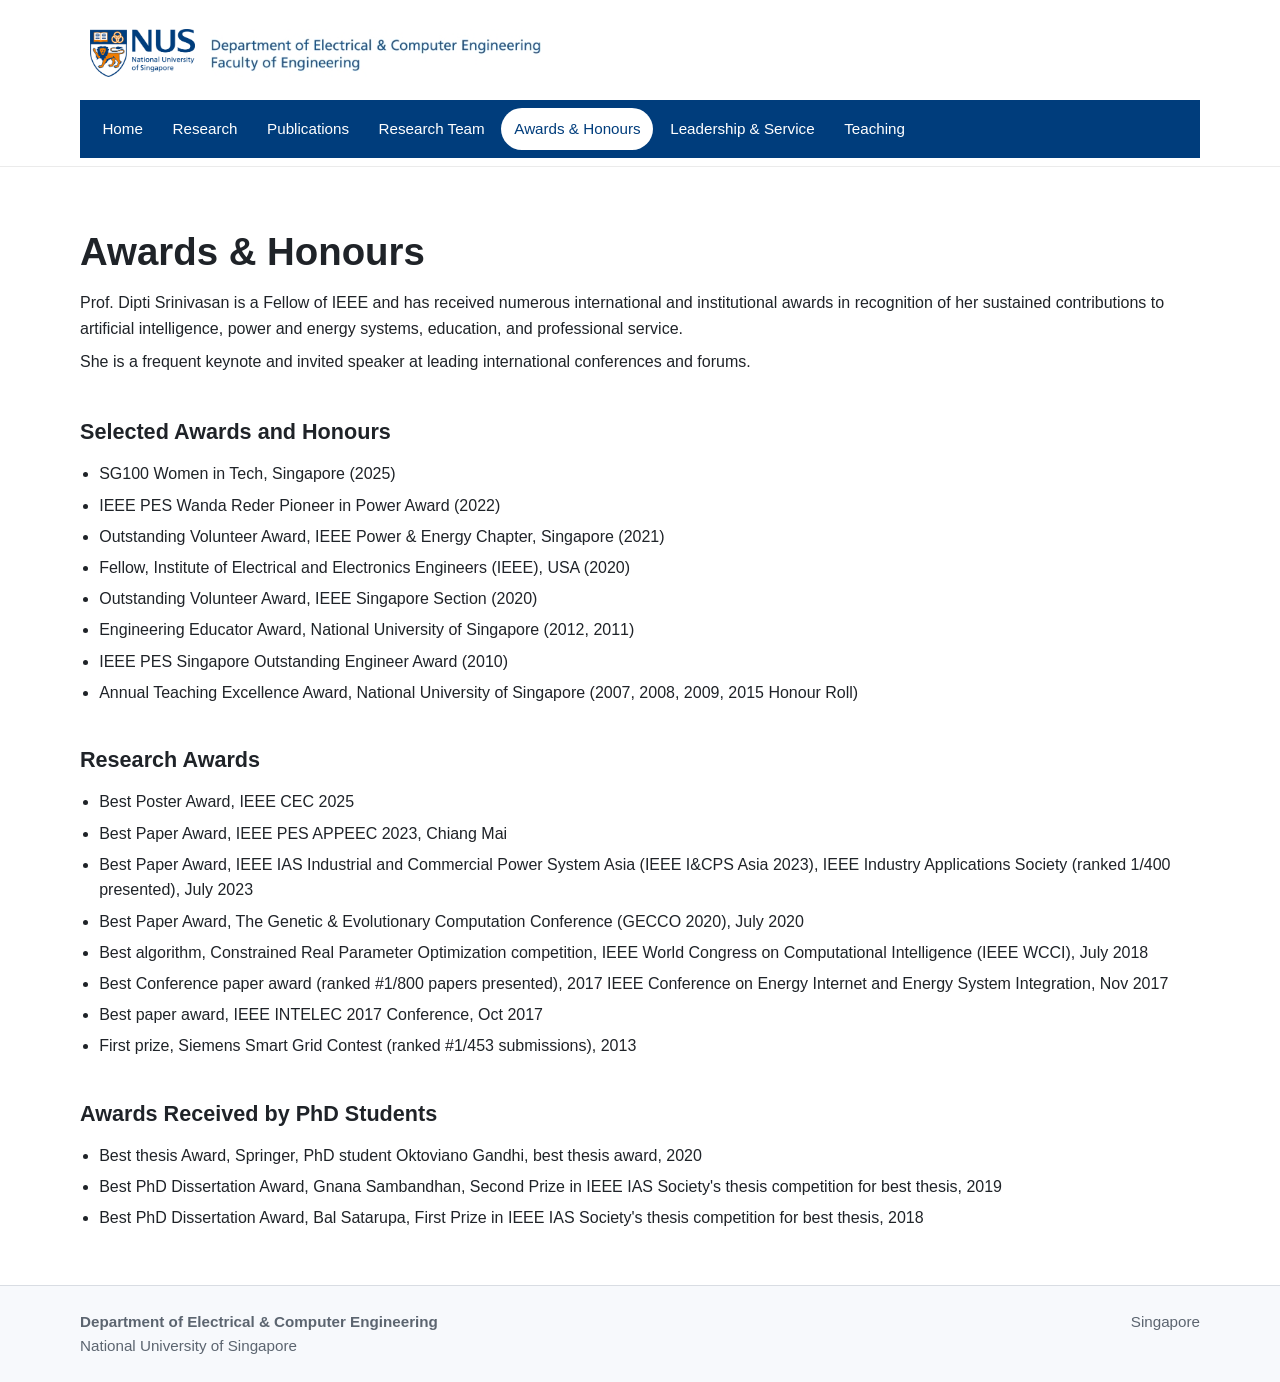
==== awards.html @ 3092350e "Add files via upload" ====
<!doctype html>
<html lang="en">
<head>
  <meta charset="utf-8" />
  <meta name="viewport" content="width=device-width, initial-scale=1" />
  <title>Awards & Honours | Prof. Dipti Srinivasan</title>
  <meta name="description" content="Awards and honours." />
  <link rel="stylesheet" href="css/styles.css" />
  <script defer src="js/main.js"></script>
</head>
<body>
  <header class="site-header">
    <div class="container header-inner">
      <div class="logo-row">
        <a class="logo-link" href="index.html" aria-label="NUS home">
          <img src="assets/logo.png" alt="NUS logo" />
        </a>
        <a class="logo-link sublogo" href="index.html" aria-label="Department home">
          <img src="assets/sublogo1.jpg" alt="Department name logo" />
        </a>
      </div>
      <div class="navbar-row">
        <button class="nav-toggle" aria-expanded="false" aria-controls="site-nav">Menu</button>
        <nav class="site-nav" id="site-nav" aria-label="Primary">
          <ul>
            <li><a href="index.html">Home</a></li>
            <li><a href="research.html">Research</a></li>
            <li><a href="publications.html">Publications</a></li>
            <li><a href="team.html">Research Team</a></li>
            <li><a href="awards.html">Awards &amp; Honours</a></li>
            <li><a href="service.html">Leadership &amp; Service</a></li>
            <li><a href="courses.html">Teaching</a></li>
          </ul>
        </nav>
      </div>
    </div>
  </header>
  <main>
    <div class="container">

<section class="section">
  <h1 class="page-title">Awards &amp; Honours</h1>
  <p class="intro">Prof. Dipti Srinivasan is a Fellow of IEEE and has received numerous international and institutional awards in recognition of her sustained contributions to artificial intelligence, power and energy systems, education, and professional service.</p>
  <p class="intro">She is a frequent keynote and invited speaker at leading international conferences and forums.</p>
  <h2  class="section-gap">Selected Awards and Honours</h2>
  <ul class="list-clean">
    <li>SG100 Women in Tech, Singapore (2025)</li>
    <li>IEEE PES Wanda Reder Pioneer in Power Award (2022)</li>
    <li>Outstanding Volunteer Award, IEEE Power & Energy Chapter, Singapore (2021)</li>
    <li>Fellow, Institute of Electrical and Electronics Engineers (IEEE), USA (2020)</li>
    <li>Outstanding Volunteer Award, IEEE Singapore Section (2020)</li>
    <li>Engineering Educator Award, National University of Singapore (2012, 2011)</li>
    <li>IEEE PES Singapore Outstanding Engineer Award (2010)</li>
    <li>Annual Teaching Excellence Award, National University of Singapore (2007, 2008, 2009, 2015 Honour Roll)</li>
  </ul>
  <h2 class="section-gap">Research Awards</h2>
  <ul class="list-clean">
    <li>Best Poster Award, IEEE CEC 2025</li>
    <li>Best Paper Award, IEEE PES APPEEC 2023, Chiang Mai</li>
    <li>Best Paper Award, IEEE IAS Industrial and Commercial Power System Asia (IEEE I&CPS Asia 2023), IEEE Industry Applications Society (ranked 1/400 presented), July 2023</li>
    <li>Best Paper Award, The Genetic & Evolutionary Computation Conference (GECCO 2020), July 2020</li>
    <li>Best algorithm, Constrained Real Parameter Optimization competition, IEEE World Congress on Computational Intelligence (IEEE WCCI), July 2018</li>
    <li>Best Conference paper award (ranked #1/800 papers presented), 2017 IEEE Conference on Energy Internet and Energy System Integration, Nov 2017</li>
    <li>Best paper award, IEEE INTELEC 2017 Conference, Oct 2017</li>
    <li>First prize, Siemens Smart Grid Contest (ranked #1/453 submissions), 2013</li>
  </ul>

  <h2 class="section-gap">Awards Received by PhD Students</h2>
  <ul class="list-clean">
    <li>Best thesis Award, Springer, PhD student Oktoviano Gandhi, best thesis award, 2020</li>
    <li>Best PhD Dissertation Award, Gnana Sambandhan, Second Prize in IEEE IAS Society's thesis competition for best thesis, 2019</li>
    <li>Best PhD Dissertation Award, Bal Satarupa, First Prize in IEEE IAS Society's thesis competition for best thesis, 2018</li>
  </ul>
</section>

    </div>
  </main>
  <footer class="site-footer">
    <div class="container footer-grid">
      <div>
        <strong>Department of Electrical &amp; Computer Engineering</strong><br />
        National University of Singapore
      </div>
      <div>
        <div>Singapore</div>
      </div>
    </div>
  </footer>
</body>
</html>
---- css/styles.css ----
:root {
  --nus-blue: #003D7C;
  --surface: #f7f9fc;
  --text: #1f2328;
  --muted: #5c6570;
  --border: #d9dde3;
  --max-width: 1120px;
}

* { box-sizing: border-box; }
html { scroll-behavior: smooth; }
body {
  margin: 0;
  font-family: Arial, Helvetica, sans-serif;
  color: var(--text);
  background: #fff;
  line-height: 1.6;
}
img { max-width: 100%; display: block; }

a { color: var(--nus-blue); text-decoration: none; }
a:hover { text-decoration: underline; }

.container {
  width: min(var(--max-width), calc(100% - 2rem));
  margin: 0 auto;
}

.site-header {
  background: #ffffff;
  color: #fff;
  padding: 1rem 0 0.5rem;
  box-shadow: 0 1px 0 rgba(0,0,0,0.08);
  position: sticky;
  top: 0;
  z-index: 50;
}
.header-inner {
  display: flex;
  flex-direction: column;
  gap: 0.85rem;
}
.logo-row {
  display: flex;
  align-items: center;
  gap: 1rem;
  padding: 0.8rem 0.6rem 0.6rem;
}
.logo-link { display: inline-flex; align-items: center; }
.logo-row img {
  display: block;
  height: 48px;
  width: auto;
  object-fit: contain;
}
.logo-row .sublogo img { height: 48px; }

.navbar-row {
  display: flex;
  align-items: center;
  justify-content: space-between;
  gap: 1rem;
  background: #003D7C;  /* NUS Blue */
  padding: 0.5rem 0.6rem;
}

.nav-toggle {
  display: none;
  border: 1px solid rgba(255,255,255,0.35);
  background: rgba(255,255,255,0.08);
  color: #fff;
  border-radius: 10px;
  padding: 0.55rem 0.75rem;
  font-size: 1rem;
  cursor: pointer;
}
.site-nav ul {
  list-style: none;
  display: flex;
  gap: 0.25rem;
  padding: 0;
  margin: 0;
  flex-wrap: wrap;
  justify-content: flex-end;
}
.site-nav a {
  display: inline-block;
  padding: 0.55rem 0.8rem;
  border-radius: 999px;
  color: #fff;
  font-size: 0.95rem;
}
.site-nav a:hover {
  background: rgba(255,255,255,0.12);
  text-decoration: none;
}
.site-nav a.active {
  background: #fff;
  color: var(--nus-blue);
}

main { padding: 2rem 0 3rem; }

.page-title {
  margin: 0 0 1rem;
  font-size: clamp(1.7rem, 3vw, 2.4rem);
  line-height: 1.15;
}
.lead {
  color: var(--muted);
  max-width: 72ch;
}

.hero {
  display: grid;
  grid-template-columns: 1fr auto;
  gap: 2rem;
  align-items: start;
}
.hero > .page-title {
  grid-column: 1 / -1;   /* 关键：跨两列 */
  margin-bottom: 0.5rem;
}
.hero-card {
  background: #fff;
  border: 1px solid var(--border);
  border-radius: 18px;
  padding: 1.25rem;
  box-shadow: 0 1px 2px rgba(16, 24, 40, 0.04);
}
.photo-wrap {
  overflow: hidden;
  border-radius: 14px;
  border: 1px solid var(--border);
  background: var(--surface);
  justify-content: flex-end;
}
.photo-wrap img {
  width: 100%;
  max-width: 360px;
  height: auto;
  border-radius: 12px;
  border: 1px solid #ddd;
}
.project-grid {
  display: grid;
  grid-template-columns: repeat(2, 1fr);
  gap: 1.2rem;
}
.pub-links {
  display: grid;
  grid-template-columns: repeat(3, 1fr);
  gap: 1rem;
}

.small-card {
  text-align: center;
  padding: 1rem;
}
.books-grid {
  display: grid;
  grid-template-columns: repeat(2, 1fr);
  gap: 1rem;
}
.book-card {
  border: 1px solid #ddd;
  border-radius: 12px;
  padding: 0.9rem 1rem;
  background: #fff;
}
.book-title {
  margin: 0 0 0.4rem 0;
  font-size: 0.98rem;
  font-style: italic;
}
.book-meta {
  margin: 0;
  font-size: 0.9rem;
  color: #555;
}
.caption {
  margin-top: 0.75rem;
  color: var(--muted);
  font-size: 0.92rem;
}

.section { margin-top: 2rem; }
.section h2 {
  margin: 0 0 0.75rem;
  font-size: 1.35rem;
}
.section h3 {
  margin: 1.2rem 0 0.55rem;
  font-size: 1.08rem;
}
.section p { margin: 0.5rem 0; }
.list-clean {
  margin: 0.5rem 0 0;
  padding-left: 1.2rem;
}
.list-clean li { margin: 0.35rem 0; }

.grid-2 {
  display: grid;
  grid-template-columns: repeat(2, minmax(0, 1fr));
  gap: 1rem;
}

.card {
  border: 1px solid var(--border);
  border-radius: 16px;
  background: #fff;
  padding: 1rem 1.1rem;
}
.card h3 { margin-top: 0; }

.person-card {
  display: flex;
  flex-direction: column;
  gap: 0.75rem;
}
.person-photo {
  width: 100%;
  aspect-ratio: 4 / 5;
  object-fit: cover;
  border-radius: 14px;
  border: 1px solid var(--border);
  background: var(--surface);
}
.person-name {
  margin: 0;
  font-size: 1.05rem;
}
.person-role {
  margin: 0;
  color: var(--muted);
  font-size: 0.95rem;
}
.person-meta {
  margin: 0;
  font-size: 0.95rem;
}

.meta {
  color: var(--muted);
  font-size: 0.95rem;
}
.kicker {
  display: inline-block;
  font-size: 0.78rem;
  letter-spacing: 0.08em;
  text-transform: uppercase;
  color: #2fb4ff;
  font-weight: 700;
  margin-bottom: 0.35rem;
}
.section-gap {
  padding-top: 2rem;
}
.site-footer {
  border-top: 1px solid var(--border);
  background: var(--surface);
  padding: 1.5rem 0;
  color: var(--muted);
  font-size: 0.95rem;
}
.footer-grid {
  display: grid;
  grid-template-columns: 1fr auto;
  gap: 1rem;
  align-items: start;
}

.small-note {
  font-size: 0.9rem;
  color: var(--muted);
}

.team-staff-grid {
  display: grid;
  grid-template-columns: repeat(3, 1fr);
  gap: 1.2rem;
}
.team-student-grid {
  display: grid;
  grid-template-columns: repeat(4, 1fr);
  gap: 1.2rem;
}
.clean-table {
  width: 100%;
  border-collapse: collapse;
  margin-top: 0.5rem;
  font-size: 0.95rem;
}
.clean-table th {
  text-align: left;
  font-weight: 600;
  padding: 0.5rem 0.3rem;
  border-bottom: 2px solid #ddd;
}
.clean-table td {
  padding: 0.45rem 0.3rem;
  vertical-align: top;
}
.clean-table tbody tr {
  border-bottom: 1px solid #f0f0f0;
}

@media (max-width: 900px) {
  .hero, .grid-2, .footer-grid { grid-template-columns: 1fr; }
  .nav-toggle { display: inline-flex; align-items: center; gap: 0.4rem; }
  .site-nav { display: none; width: 100%; }
  .site-nav.open { display: block; }
  .navbar-row { flex-wrap: wrap; }
  .site-nav ul {
    flex-direction: column;
    align-items: stretch;
    justify-content: flex-start;
    gap: 0.25rem;
    width: 100%;
    padding-bottom: 0.75rem;
  }
  .site-nav a { border-radius: 12px; width: 100%; }
}
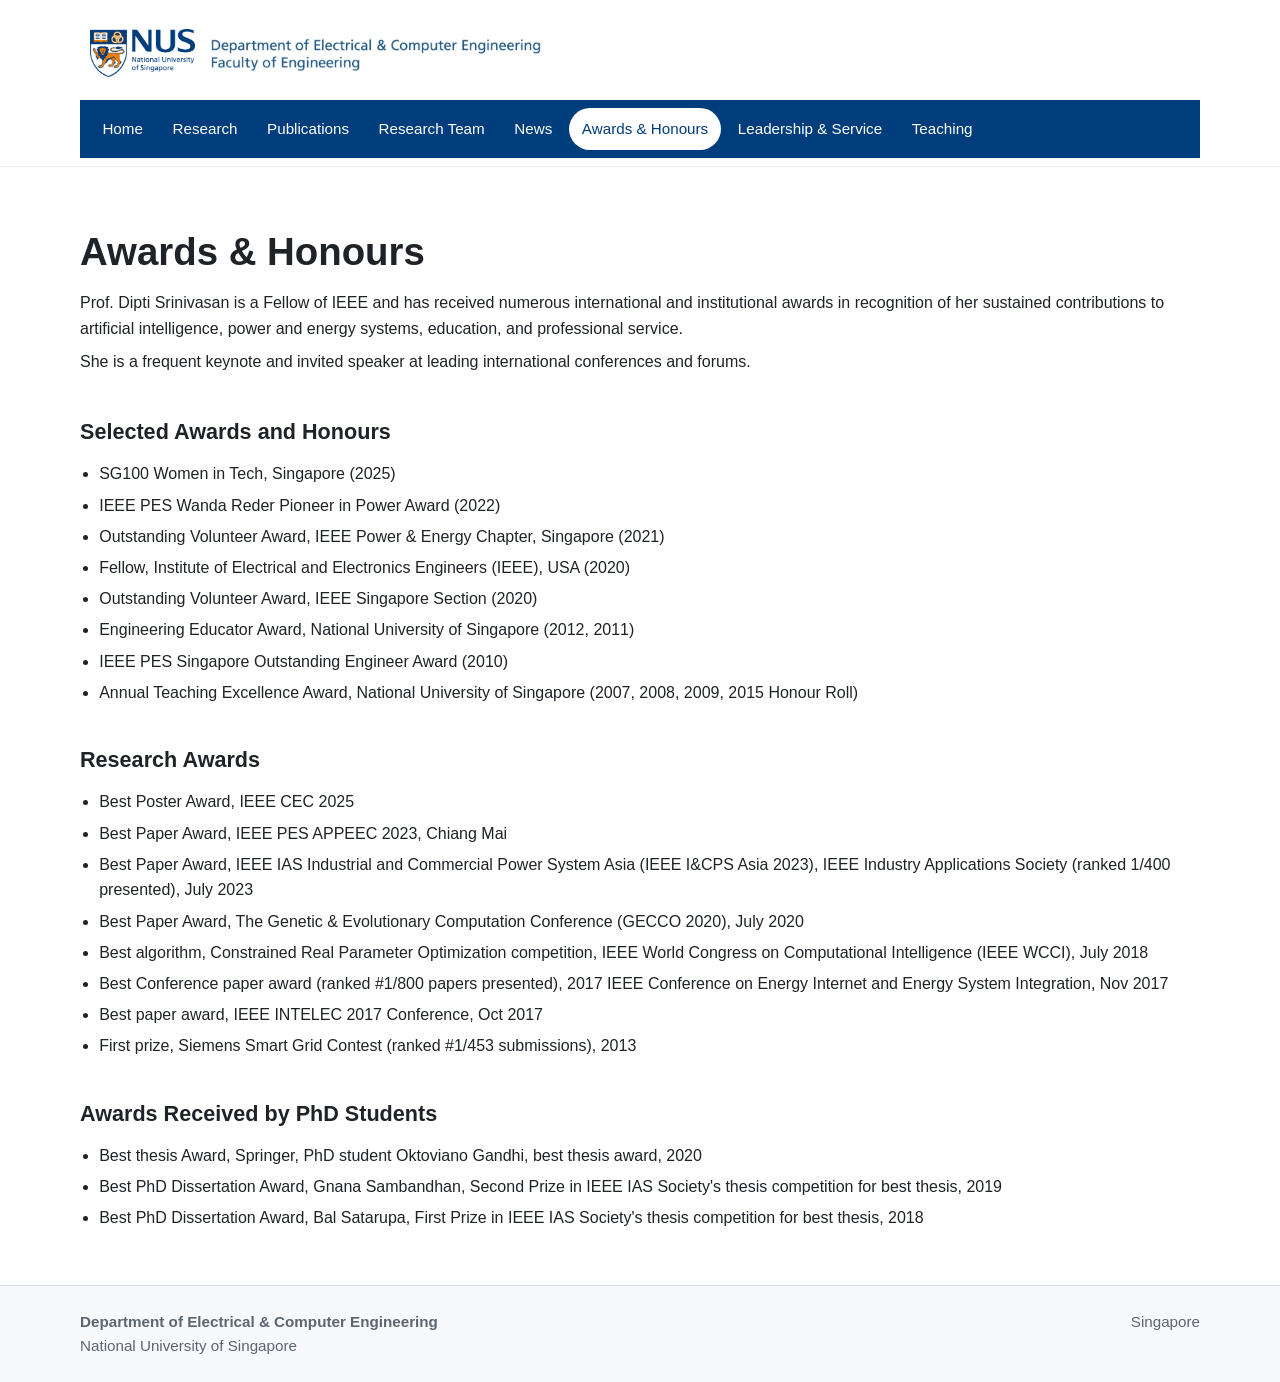
==== commit c4e15561: "08/29 v1: Update news and Reynolds info." ====
--- a/awards.html
+++ b/awards.html
@@ -4,7 +4,8 @@
   <meta charset="utf-8" />
   <meta name="viewport" content="width=device-width, initial-scale=1" />
   <title>Awards & Honours | Prof. Dipti Srinivasan</title>
-  <meta name="description" content="Awards and honours." />
+  <meta name="description" content="Awards and honours of Prof. Dipti Srinivasan." />
+  <link rel="canonical" href="https://www.diptilaboratory.com/awards.html">
   <link rel="stylesheet" href="css/styles.css" />
   <script defer src="js/main.js"></script>
 </head>
@@ -27,6 +28,7 @@
             <li><a href="research.html">Research</a></li>
             <li><a href="publications.html">Publications</a></li>
             <li><a href="team.html">Research Team</a></li>
+            <li><a href="news.html">News</a></li>
             <li><a href="awards.html">Awards &amp; Honours</a></li>
             <li><a href="service.html">Leadership &amp; Service</a></li>
             <li><a href="courses.html">Teaching</a></li>
--- a/css/styles.css
+++ b/css/styles.css
@@ -278,7 +278,7 @@
 
 .team-staff-grid {
   display: grid;
-  grid-template-columns: repeat(3, 1fr);
+  grid-template-columns: repeat(4, 1fr);
   gap: 1.2rem;
 }
 .team-student-grid {
@@ -322,3 +322,221 @@
   }
   .site-nav a { border-radius: 12px; width: 100%; }
 }
+
+/* =========================
+   Home - Latest News
+========================= */
+
+.home-news {
+  margin-top: 4rem;
+  padding-top: 1rem;
+}
+
+.section-heading {
+  display: flex;
+  justify-content: space-between;
+  align-items: center;
+  gap: 1rem;
+  margin-bottom: 1.5rem;
+}
+
+.section-heading h2 {
+  margin: 0;
+}
+
+.view-all-news {
+  font-weight: 600;
+  text-decoration: none;
+}
+
+.home-news-grid {
+  display: grid;
+  grid-template-columns: repeat(3, 1fr);
+  gap: 1.5rem;
+}
+
+.news-card {
+  background: #fff;
+  border: 1px solid #e0e0e0;
+  border-radius: 4px;
+  overflow: hidden;
+}
+
+.news-card img {
+  width: 100%;
+  height: 180px;
+  object-fit: cover;
+  display: block;
+}
+
+.news-card-content {
+  padding: 1.2rem;
+}
+
+.news-date {
+  margin: 0 0 0.5rem;
+  font-size: 0.9rem;
+  color: #666;
+}
+
+.news-card h3 {
+  margin: 0 0 0.75rem;
+  font-size: 1.1rem;
+  line-height: 1.4;
+}
+
+.news-card h3 a {
+  text-decoration: none;
+}
+
+.news-card-content > p:not(.news-date) {
+  line-height: 1.6;
+}
+
+.read-more {
+  font-weight: 600;
+  text-decoration: none;
+}
+
+@media (max-width: 768px) {
+
+  .home-news-grid {
+    grid-template-columns: 1fr;
+  }
+
+  .section-heading {
+    align-items: flex-start;
+    flex-direction: column;
+  }
+
+}
+
+/* =========================
+   News Page
+========================= */
+
+.news-list {
+  display: flex;
+  flex-direction: column;
+  gap: 2rem;
+}
+
+.news-item {
+  display: grid;
+  grid-template-columns: 280px 1fr;
+  gap: 1.8rem;
+
+  padding-bottom: 2rem;
+  border-bottom: 1px solid #e0e0e0;
+}
+
+.news-thumbnail {
+  display: block;
+}
+
+.news-thumbnail img {
+  width: 100%;
+  height: 180px;
+  object-fit: cover;
+  display: block;
+}
+
+.news-info {
+  display: flex;
+  flex-direction: column;
+  align-items: flex-start;
+}
+
+.news-info h2 {
+  margin: 0 0 0.75rem;
+  font-size: 1.35rem;
+}
+
+.news-info h2 a {
+  text-decoration: none;
+}
+
+.news-info > p:not(.news-date) {
+  margin-top: 0;
+  line-height: 1.7;
+}
+@media (max-width: 768px) {
+
+  .news-item {
+    grid-template-columns: 1fr;
+  }
+
+  .news-thumbnail img {
+    height: 220px;
+  }
+
+}
+
+/* =========================
+   Individual News Article
+========================= */
+
+.news-article {
+  max-width: 900px;
+}
+
+.news-article .page-title {
+  margin-top: 0.3rem;
+}
+
+.news-feature-image {
+  width: 100%;
+  max-height: 500px;
+  object-fit: cover;
+  display: block;
+  margin: 2rem 0;
+}
+
+.news-article-content {
+  max-width: 800px;
+}
+
+.news-article-content p {
+  line-height: 1.8;
+  margin-bottom: 1.2rem;
+}
+
+.back-to-news {
+  margin-top: 3rem;
+}
+
+.back-to-news a {
+  font-weight: 600;
+  text-decoration: none;
+}
+
+.news-paper-list {
+  margin: 1.2rem 0 1.5rem;
+  padding-left: 1.5rem;
+}
+
+.news-paper-list li {
+  margin-bottom: 0.8rem;
+  line-height: 1.7;
+}
+
+/* =========================
+   Workshop / Event Information
+========================= */
+
+.event-info {
+  margin: 2rem 0;
+  padding: 1.4rem 1.6rem;
+
+  border-left: 4px solid var(--nus-blue);
+  background: #f5f7fa;
+}
+
+.event-info p {
+  margin: 0.65rem 0;
+  line-height: 1.6;
+}
+
+.event-info a {
+  font-weight: 600;
+}
